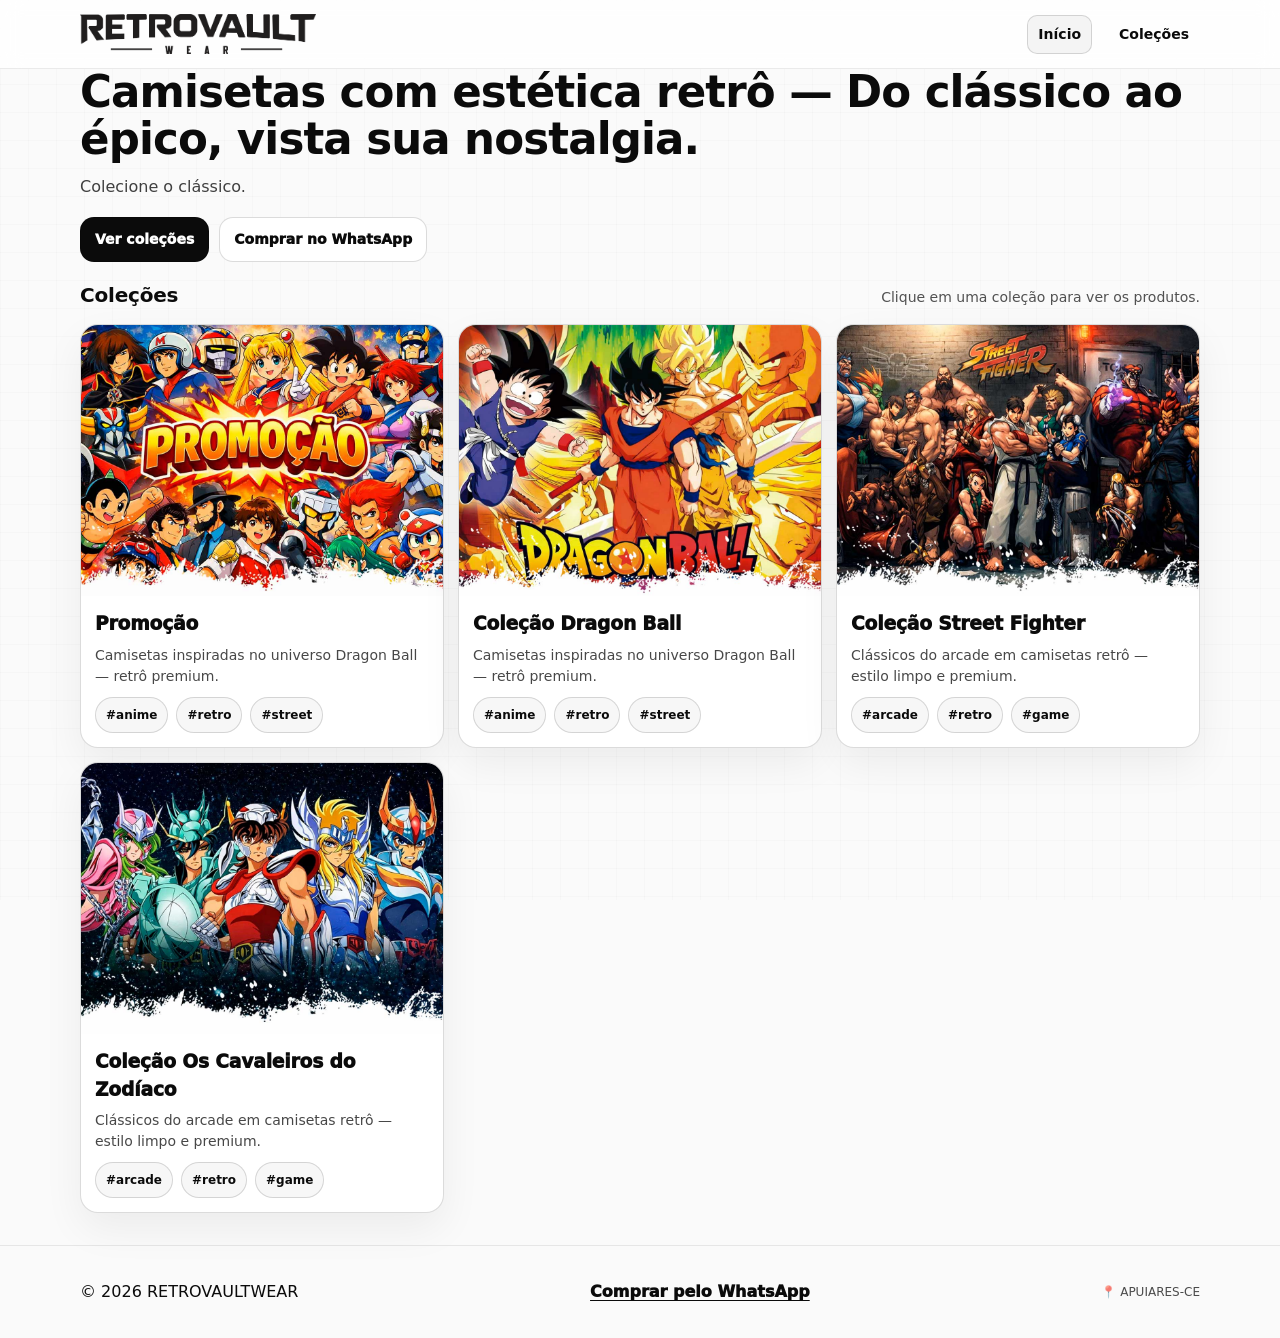
==== index.html @ 9b6f7e6b "Update index.html" ====
<!doctype html>
<html lang="pt-BR">
<head>
  <meta charset="utf-8" />
  <meta name="viewport" content="width=device-width,initial-scale=1" />
  <title>RETROVAULTWEAR — Camisetas Retrô</title>


<link rel="icon" type="image/png" sizes="32x32" href="/favicon-32x32.png">

<link rel="icon" type="image/png" sizes="16x16" href="/favicon-16x16.png">

<link rel="apple-touch-icon" sizes="180x180" href="/apple-touch-icon.png">

<link rel="icon" type="image/png" sizes="192x192" href="/android-chrome-192x192.png">

<link rel="icon" type="image/png" sizes="512x512" href="/android-chrome-512x512.png">


  <!-- Fonte pixel retro -->
  <link rel="preconnect" href="https://fonts.googleapis.com">
  <link rel="preconnect" href="https://fonts.gstatic.com" crossorigin>
  <link href="https://fonts.googleapis.com/css2?family=Press+Start+2P&display=swap" rel="stylesheet">

  <link rel="stylesheet" href="style.css" />
</head>

<body>
  <!-- ========================= HEADER / NAV ========================= -->
  <header class="topbar">
    <div class="container topbar__inner">
      <a class="brand" href="index.html" aria-label="Ir para início">
        <img class="brand__logo" src="images/logo1.svg" alt="RETROVAULTWEAR">
      </a>

      <nav class="nav">
        <a class="nav__link is-active" href="index.html">Início</a>
        <a class="nav__link" href="#colecoes">Coleções</a>
      </nav>

      <button class="navToggle" id="navToggle" aria-label="Abrir menu">
        <span></span><span></span><span></span>
      </button>
    </div>

    <div class="navMobile" id="navMobile">
      <a class="navMobile__link" href="index.html">Início</a>
      <a class="navMobile__link" href="#colecoes">Coleções</a>
    </div>
  </header>

  <!-- ========================= HERO (SEM CARTÃO) ========================= -->
  <section class="hero">
    <div class="container hero__inner">
      <div class="hero__text">
        <h1 class="hero__title">Camisetas com estética retrô — Do clássico ao épico, vista sua nostalgia.</h1>
        <p class="hero__subtitle">
          Colecione o clássico.
        </p>

        <div class="hero__actions">
          <a class="btn" href="#colecoes">Ver coleções</a>
          <a class="btn btn--ghost" href="#" id="btnWhatsHeader">Comprar no WhatsApp</a>
        </div>
      </div>
    </div>
  </section>

  <!-- ========================= COLEÇÕES ========================= -->
  <main class="container section" id="colecoes">
    <div class="section__head">
      <h2 class="section__title">Coleções</h2>
      <p class="section__hint">Clique em uma coleção para ver os produtos.</p>
    </div>

    <div class="grid" id="collectionsGrid"></div>
  </main>

  <footer class="footer">
    <div class="container footer__inner">
      <p>© <span id="year"></span> RETROVAULTWEAR</p>
      <a class="footer__link" href="#" id="btnWhatsFooter">Comprar pelo WhatsApp</a>
      <p class="footer__addr">📍 APUIARES-CE</p>
    </div>
  </footer>

  <script src="app.js"></script>
</body>
</html>
---- style.css ----
/* =========================================================
   RETROVAULTWEAR — STYLE (premium clean + retro)
   ========================================================= */
*{ box-sizing:border-box; }
html,body{ height:100%; }
body{
  margin:0;
  font-family: ui-sans-serif, system-ui, -apple-system, Segoe UI, Roboto, Arial;
  color:#0b0b0b;
  background:#fafafa;
  line-height:1.5;
}
.container{ width:min(1120px, calc(100% - 32px)); margin:0 auto; }
a{ color:inherit; text-decoration:none; }

/* Topbar */
.topbar{
  position:sticky; top:0; z-index:50;
  background:rgba(255,255,255,.82);
  backdrop-filter: blur(10px);
  border-bottom:1px solid rgba(0,0,0,.08);
}
.topbar__inner{
  display:flex; align-items:center; justify-content:space-between;
  padding:14px 0; gap:12px;
}
.brand__pixel{ font-family:"Press Start 2P", system-ui; font-size:16px; letter-spacing:1px; }

.nav{ display:flex; gap:16px; align-items:center; }
.nav__link{
  font-weight:800; font-size:14px;
  padding:8px 10px; border-radius:10px; border:1px solid transparent;
}
.nav__link:hover{ border-color:rgba(0,0,0,.12); background:rgba(0,0,0,.03); }
.nav__link.is-active{ border-color:rgba(0,0,0,.14); background:rgba(0,0,0,.04); }

.navToggle{
  display:none;
  width:44px; height:44px;
  border:1px solid rgba(0,0,0,.12);
  background:rgba(255,255,255,.7);
  border-radius:12px;
  cursor:pointer;
  padding:10px;
  gap:4px;
  flex-direction:column;
  justify-content:center;
}
.navToggle span{ display:block; height:2px; background:#0b0b0b; border-radius:999px; }

.navMobile{ display:none; border-top:1px solid rgba(0,0,0,.08); background:rgba(255,255,255,.92); }
.navMobile.is-open{ display:block; }
.navMobile__link{
  display:block; padding:12px 16px;
  font-weight:900;
  border-bottom:1px solid rgba(0,0,0,.06);
}

.hero__inner{ position:relative; display:block; }
.hero__title{
  font-size: clamp(24px, 3.4vw, 44px);
  line-height:1.08;
  margin:0 0 12px;
  letter-spacing:-0.02em;
}
.hero__subtitle{ margin:0 0 18px; color:rgba(0,0,0,.75); font-size:16px; max-width:56ch; }
.hero__actions{ display:flex; gap:10px; flex-wrap:wrap; }

/* Sections */
.section{ padding:18px 0 32px; }
.section__head{
  display:flex; align-items:baseline; justify-content:space-between;
  gap:12px; flex-wrap:wrap; margin-bottom:14px;
}
.section__title{ margin:0; font-size:20px; letter-spacing:-0.01em; }
.section__hint{ margin:0; color:rgba(0,0,0,.68); font-size:14px; }

/* Grid / Cards */
.grid{ display:grid; grid-template-columns:repeat(3, 1fr); gap:14px; }
.card{
  border:1px solid rgba(0,0,0,.14);
  border-radius:18px;
  overflow:hidden;
  background:#fff;
  box-shadow: 0 16px 40px rgba(0,0,0,.06);
  transition: transform .18s ease, box-shadow .18s ease;
}
.card:hover{ transform: translateY(-2px); box-shadow: 0 20px 60px rgba(0,0,0,.10); }
.card__img{ width:100%; aspect-ratio:4/3; object-fit:cover; display:block; }
.card__body{ padding:14px; }
.card__title{ margin:0 0 6px; font-weight:1000; letter-spacing:-0.01em; }
.card__desc{ margin:0 0 10px; color:rgba(0,0,0,.72); font-size:14px; }

.badges{ display:flex; flex-wrap:wrap; gap:8px; }
.badge{
  display:inline-flex;
  padding:8px 10px;
  border-radius:999px;
  border:1px solid rgba(0,0,0,.14);
  background:rgba(0,0,0,.03);
  font-size:12px;
  font-weight:900;
}

.price{ font-weight:1000; font-size:16px; margin: 0 0 10px; }
.btnRow{ display:flex; gap:10px; flex-wrap:wrap; }

/* Botões */
.btn{
  display:inline-flex; align-items:center; justify-content:center;
  gap:8px;
  padding:11px 14px;
  border-radius:14px;
  border:1px solid rgba(0,0,0,.14);
  background:#0b0b0b; color:#fff;
  font-weight:1000; font-size:14px;
  cursor:pointer;
  transition: transform .15s ease, opacity .15s ease;
}
.btn:hover{ transform: translateY(-1px); }
.btn:active{ transform: translateY(0); opacity:.92; }
.btn--ghost{ background:#fff; color:#0b0b0b; }

/* Cabeçalho colecao */
.pageHead{ padding:22px 0 10px; position:relative; }
.pageHead::after{ content:""; position:absolute; left:0; right:0; bottom:0; height:1px; background:rgba(0,0,0,.08); }
.pageHead__inner{ display:flex; align-items:flex-end; justify-content:space-between; gap:12px; flex-wrap:wrap; }
.kicker{ margin:0 0 12px; font-family:"Montserrat", system-ui; font-size:20px; opacity:.75; }
.pageHead__title{ margin:0 0 6px; font-size: clamp(22px, 3vw, 34px); letter-spacing:-0.02em; }
.pageHead__subtitle{ margin:0; color:rgba(0,0,0,.72); }

/* Informações extras do produto */
.specs{ display:flex; flex-wrap:wrap; gap:8px; margin: 0 0 12px; }
.spec{
  display:inline-flex;
  padding:8px 10px;
  border-radius:999px;
  border:1px solid rgba(0,0,0,.14);
  background: rgba(0,0,0,.03);
  font-size:12px;
  font-weight:900;
}

/* Footer */
.footer{ border-top:1px solid rgba(0,0,0,.08); padding:18px 0; }
.footer__inner{ display:flex; align-items:center; justify-content:space-between; gap:12px; flex-wrap:wrap; }
.footer__link{ font-weight:1000; text-decoration:underline; text-underline-offset:3px; }

/* Responsivo */
@media (max-width: 920px){ .grid{ grid-template-columns: repeat(2,1fr); } }
@media (max-width: 640px){
  .nav{ display:none; }
  .navToggle{ display:flex; }
  .grid{ grid-template-columns: 1fr; }
  .brand__pixel{ font-size:14px; }
}
/* =========================================================
   FUNDO RETRÔ — GRID NA PÁGINA INTEIRA
   (cole no FINAL do style.css)
   ========================================================= */

body::before{
  content:"";
  position: fixed;
  inset: 0;
  pointer-events: none;
  z-index: 0;
  background:
    linear-gradient(rgba(0,0,0,.03) 1px, transparent 1px) 0 0/28px 28px,
    linear-gradient(90deg, rgba(0,0,0,.03) 1px, transparent 1px) 0 0/28px 28px;
  opacity: .6;
}

/* Garante que o conteúdo fique acima do grid */
body > *{
  position: relative;
  z-index: 1;
}
.brand__logo{
  height: 40px;      /* tamanho do logo */
  width: auto;
  display: block;
image-rendering: auto; /* deixa suave e definido */}

@media (max-width: 640px){
  .brand__logo{
    height: 35px;
  }
}
.footer__left{
  display:flex;
  flex-direction:column;
  gap:4px;
}

.footer__copy{
  margin:0;
  font-weight:1000;
}

.footer__addr{
  margin:0;
  font-size:12px;
  color: rgba(0,0,0,.70);
}

.last-unit{
  color: red;
  font-weight: bold;
  font-size: 12px;
  margin-left: 8px;
  animation: piscar 1.5s infinite;
}

@keyframes piscar{
  0%{opacity:1;}
  50%{opacity:0;}
  100%{opacity:1;}
}

a:focus,
a:active,
button:focus,
button:active {
outline: none;
box-shadow: none;
}

/* remove highlight no mobile */
*{
-webkit-tap-highlight-color: transparent;
}
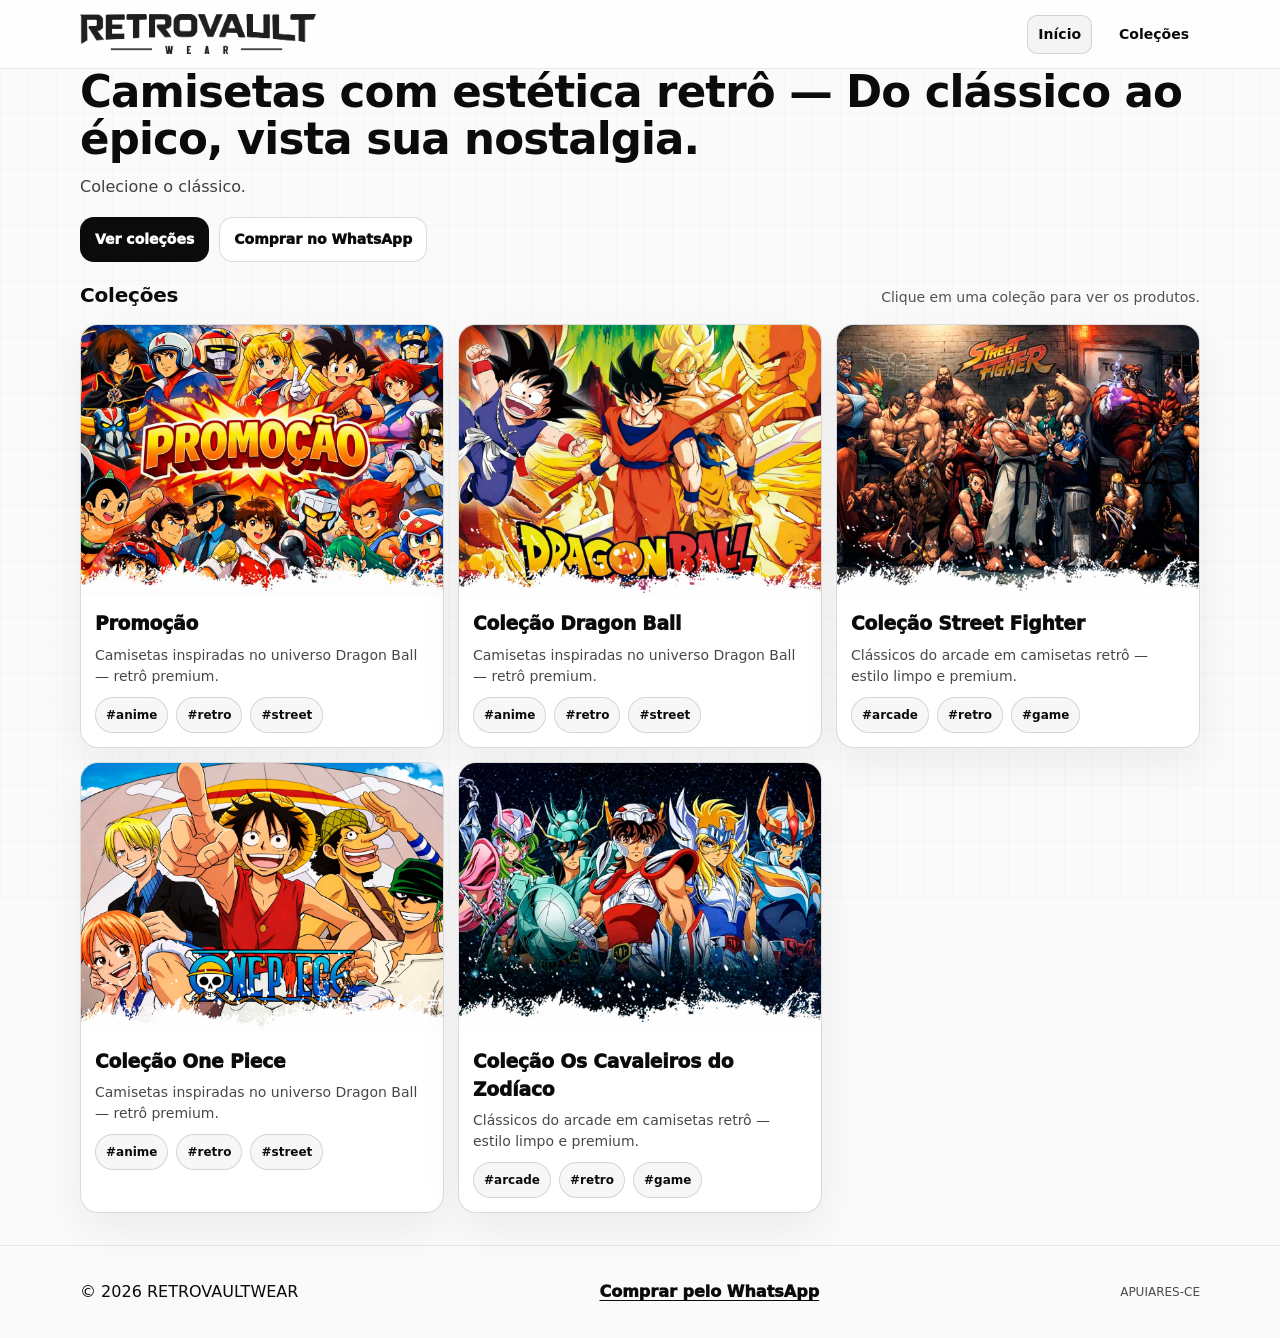
==== commit 1c653079: "Update index.html" ====
--- a/index.html
+++ b/index.html
@@ -1,6 +1,12 @@
 <!doctype html>
 <html lang="pt-BR">
 <head>
+
+<meta name="description" content="Camisetas retrô inspiradas em games e animes clássicos, cultura pop e estética vintage. Descubra a coleção RetroVaultWear.">
+<meta property="og:title" content="RETROVAULTWEAR">
+<meta property="og:description" content="Camisetas retrô inspiradas em games e animes clássicos">
+<meta property="og:image" content="https://retrovaultwear.com.br/images/banner.png">
+<meta property="og:type" content="website">
   <meta charset="utf-8" />
   <meta name="viewport" content="width=device-width,initial-scale=1" />
   <title>RETROVAULTWEAR — Camisetas Retrô</title>
@@ -23,6 +29,17 @@
   <link href="https://fonts.googleapis.com/css2?family=Press+Start+2P&display=swap" rel="stylesheet">
 
   <link rel="stylesheet" href="style.css" />
+
+  <!-- Google tag (gtag.js) -->
+<script async src="https://www.googletagmanager.com/gtag/js?id=G-M74ZZ31YEF"></script>
+<script>
+  window.dataLayer = window.dataLayer || [];
+  function gtag(){dataLayer.push(arguments);}
+  gtag('js', new Date());
+
+  gtag('config', 'G-M74ZZ31YEF');
+</script>
+  
 </head>
 
 <body>
@@ -80,7 +97,7 @@
     <div class="container footer__inner">
       <p>© <span id="year"></span> RETROVAULTWEAR</p>
       <a class="footer__link" href="#" id="btnWhatsFooter">Comprar pelo WhatsApp</a>
-      <p class="footer__addr">📍 APUIARES-CE</p>
+      <p class="footer__addr"> APUIARES-CE</p>
     </div>
   </footer>
 
--- a/style.css
+++ b/style.css
@@ -229,4 +229,244 @@
 /* remove highlight no mobile */
 *{
 -webkit-tap-highlight-color: transparent;
-}+}
+
+.preorder{
+  display:inline-block;
+  margin-left:8px;
+  padding:4px 8px;
+  font-size:12px;
+  font-weight:bold;
+  color:#fff;
+  background:#ff9800;
+  border-radius:6px;
+}
+
+/* =========================
+   PAGINA PRODUTO
+   ========================= */
+
+.produtoPage{
+  display:flex;
+  justify-content:center;
+  align-items:center;
+  min-height:80vh;
+  padding:40px 20px;
+}
+
+.produtoCard{
+  display:flex;
+  gap:40px;
+  max-width:1000px;
+  background:#1d1d1d;
+  border:1px solid #505050;
+  border-radius:10px;
+  padding:30px;
+}
+
+.produtoImgBox{
+  flex:1;
+  display:flex;
+  flex-direction:column;
+  align-items:center;
+}
+.produtoImgBox img{
+  max-width:350px;
+  border-radius:8px;
+  border:1px solid #666666;
+}
+
+.produtoInfo{
+  flex:1;
+}
+
+.produtoDesc{
+  color:#c5c4c4;
+  margin:10px 0 20px;
+}
+
+.produtoSpecs{
+  display:flex;
+  flex-direction:column;
+  gap:6px;
+  margin-bottom:20px;
+  font-size:14px;
+}
+
+.produtoPreco{
+  font-size:24px;
+  font-weight:bold;
+  margin-bottom:20px;
+}
+
+/* =========================
+   PRODUTO RESPONSIVO
+   ========================= */
+
+@media (max-width: 768px){
+
+.miniaturas img{
+  width:55px;
+  height:55px;
+}
+
+  .produtoCard{
+    flex-direction: column;
+    align-items: center;
+    text-align: center;
+    padding: 20px;
+  }
+
+  .produtoImgBox{
+    width: 100%;
+  }
+
+  .produtoImgBox img{
+    width: 100%;
+    max-width: 420px;
+  }
+
+  .produtoInfo{
+    width: 100%;
+  }
+
+  .produtoPreco{
+    font-size: 26px;
+  }
+
+  #btnWhats,
+  #btnShare{
+    width: 100%;
+    display: block;
+    padding: 14px;
+    font-size: 16px;
+  }
+
+}
+
+/* =========================
+   TEXTO PAGINA PRODUTO
+   ========================= */
+
+.produtoPage{
+  color: #fff;
+}
+
+.produtoPage h1{
+  color: #fff;
+}
+
+.produtoPage p{
+  color: #ddd;
+}
+
+.produtoPage .produtoSpecs span{
+  color: #ddd;
+}
+
+.produtoPage .produtoPreco{
+  color: #fff;
+}
+
+/* =========================
+   botão volta produto
+   ========================= */
+.produtoCard{
+  position: relative;
+}
+
+.btnVoltar{
+  position: absolute;
+  top:20px;
+  right:20px;
+
+  color:white;
+  text-decoration:none;
+  font-size:14px;
+
+  background:#222;
+  padding:8px 14px;
+  border-radius:6px;
+  border:1px solid #333;
+}
+
+.btnVoltar:hover{
+  background:#333;
+}
+
+/* ZOOM IMAGEM */
+
+/* ZOOM IMAGEM */
+
+#zoomOverlay{
+  position:fixed;
+  top:0;
+  left:0;
+  width:100%;
+  height:100%;
+  background:rgba(0,0,0,0.9);
+  display:none;
+  justify-content:center;
+  align-items:center;
+  z-index:9999;
+}
+
+#zoomOverlay img{
+  width:90vw;
+  height:auto;
+  max-height:90vh;
+  max-width:none;
+  object-fit:contain;
+  border-radius:8px;
+}
+
+.produtoImgBox img{
+  cursor:zoom-in;
+}
+
+.miniaturas {
+  display: flex;
+  gap: 8px;
+  margin-top: 10px;
+  justify-content: center;
+}
+
+.miniaturas img {
+  width: 60px;
+  height: 60px;
+  object-fit: cover;
+  cursor: pointer;
+  border-radius: 6px;
+  border: 2px solid transparent;
+}
+
+.miniaturas img:hover {
+  border: 2px solid #fff;
+}
+
+.miniaturas{
+  display:flex;
+  gap:10px;
+  margin-top:15px;
+  justify-content:center;
+  flex-wrap:wrap;
+}
+
+.miniaturas img{
+  width:65px;
+  height:65px;
+  object-fit:cover;
+  cursor:pointer;
+  border-radius:6px;
+  border:2px solid transparent;
+  transition:0.2s;
+}
+
+.miniaturas img:hover{
+  border:2px solid #fff;
+  transform:scale(1.05);
+}
+
+.miniaturas img.ativa{
+  border:2px solid #ffffff;
+}
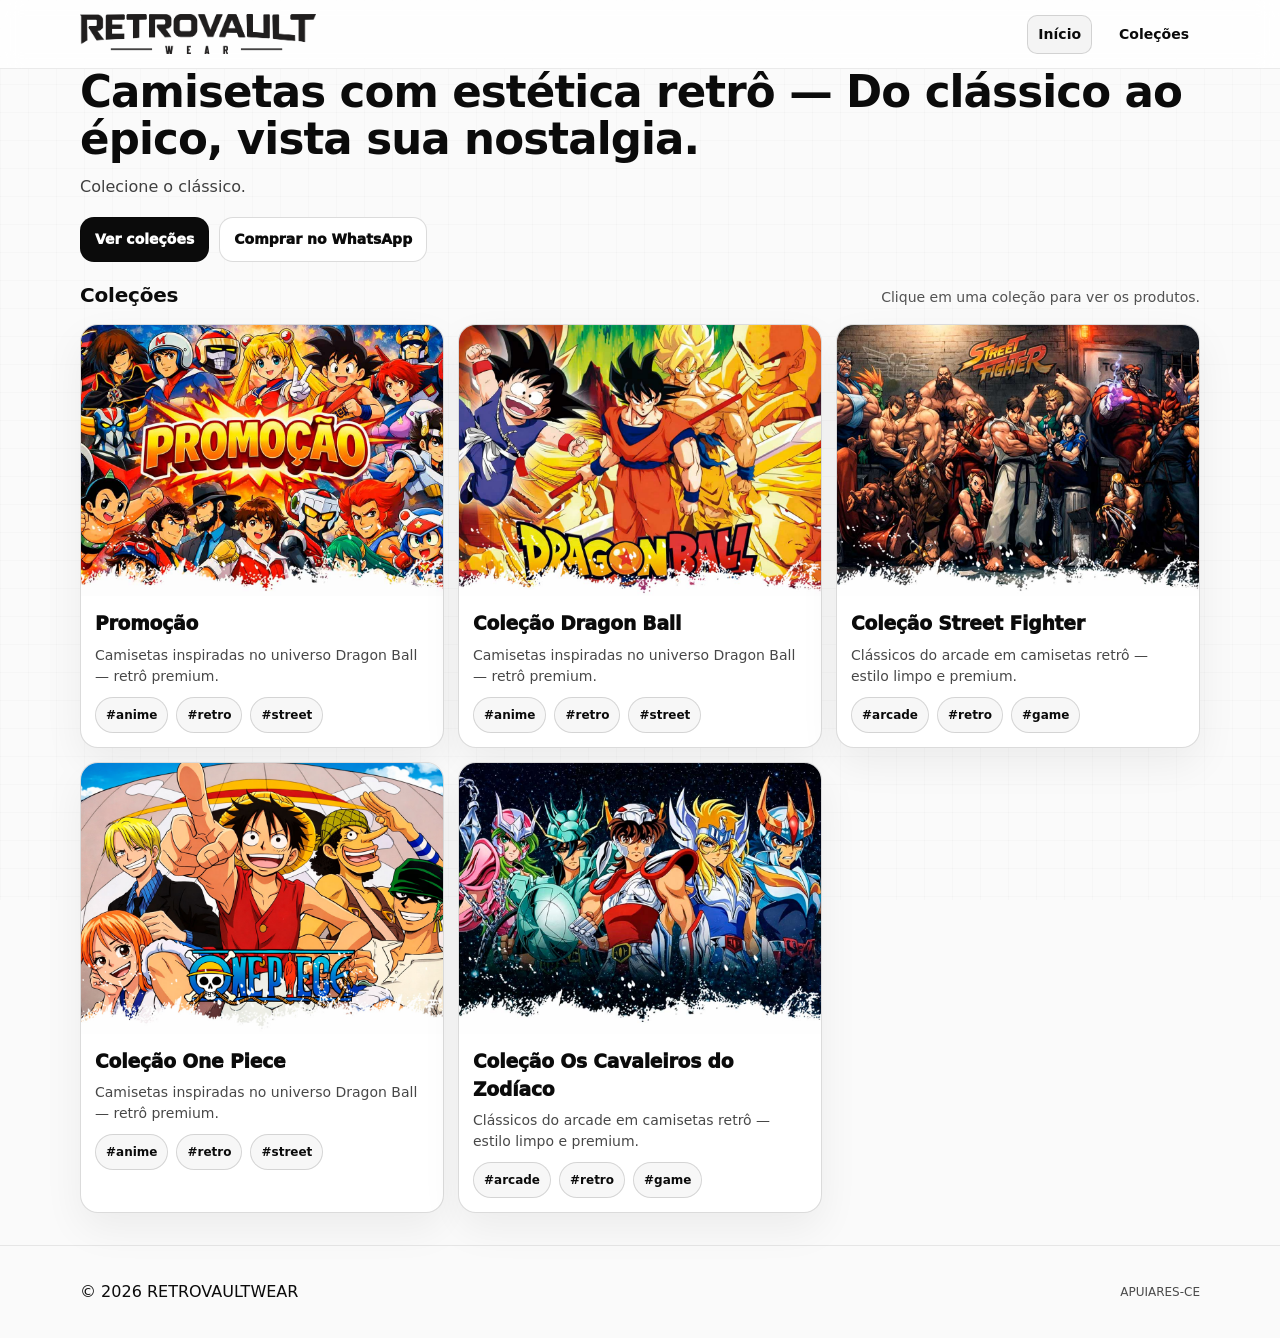
==== commit 80663a6e: "Update index.html" ====
--- a/index.html
+++ b/index.html
@@ -96,7 +96,6 @@
   <footer class="footer">
     <div class="container footer__inner">
       <p>© <span id="year"></span> RETROVAULTWEAR</p>
-      <a class="footer__link" href="#" id="btnWhatsFooter">Comprar pelo WhatsApp</a>
       <p class="footer__addr"> APUIARES-CE</p>
     </div>
   </footer>
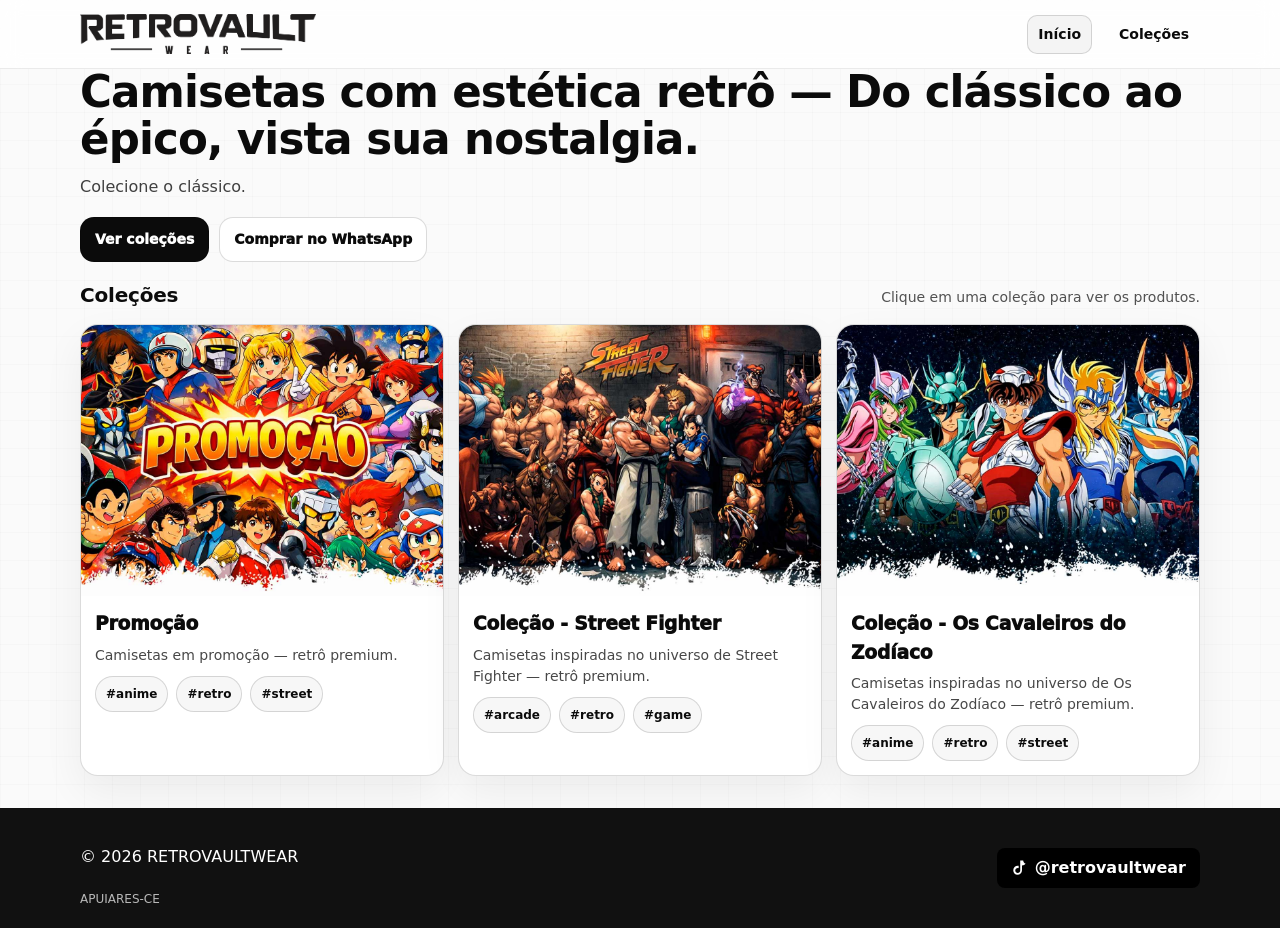
==== commit 1ce1fd06: "Add files via upload" ====
--- a/index.html
+++ b/index.html
@@ -94,11 +94,24 @@
   </main>
 
   <footer class="footer">
-    <div class="container footer__inner">
+  <div class="container footer__inner">
+
+    <div class="footer__col">
       <p>© <span id="year"></span> RETROVAULTWEAR</p>
-      <p class="footer__addr"> APUIARES-CE</p>
+      <p class="footer__addr">APUIARES-CE</p>
     </div>
-  </footer>
+
+    <div class="footer__col">
+      <a href="https://www.tiktok.com/@retrovaultwear" target="_blank" class="tiktok-link">
+        <svg xmlns="http://www.w3.org/2000/svg" width="18" height="18" fill="currentColor" viewBox="0 0 24 24" style="margin-right:6px;">
+          <path d="M12.75 2h3.5c.1 1.9 1.4 3.7 3.3 4.4-.5.6-1.2 1.1-2 1.5-.9.4-1.9.6-2.9.6v6.4c0 3.3-2.7 6-6 6S3 18.2 3 14.9s2.7-6 6-6c.4 0 .8 0 1.2.1v3.3c-.4-.2-.8-.3-1.2-.3-1.8 0-3.3 1.5-3.3 3.3S7.2 18.6 9 18.6s3.3-1.5 3.3-3.3V2z"/>
+        </svg>
+        @retrovaultwear
+      </a>
+    </div>
+
+  </div>
+</footer>
 
   <script src="app.js"></script>
 </body>
--- a/style.css
+++ b/style.css
@@ -201,7 +201,7 @@
 .footer__addr{
   margin:0;
   font-size:12px;
-  color: rgba(0,0,0,.70);
+  color: rgba(255, 255, 255, 0.7);
 }
 
 .last-unit{
@@ -470,3 +470,58 @@
 .miniaturas img.ativa{
   border:2px solid #ffffff;
 }
+
+.footer {
+  background: #111;
+  color: #fff;
+  padding: 20px 10px;
+}
+
+.footer__inner {
+  display: flex;
+  justify-content: space-between;
+  align-items: center;
+  max-width: 1200px;
+  margin: 0 auto;
+  gap: 10px;
+}
+
+.footer__col {
+  display: flex;
+  flex-direction: column;
+  gap: 5px;
+}
+
+/* Botão TikTok */
+.tiktok-link {
+  color: #fff;
+  background: #000;
+  padding: 8px 14px;
+  border-radius: 8px;
+  text-decoration: none;
+  font-weight: bold;
+  display: inline-flex;
+  align-items: center;
+  transition: 0.3s;
+}
+
+.tiktok-link:hover {
+  background: #ff0050;
+}
+
+/* 🔥 RESPONSIVO MOBILE */
+@media (max-width: 600px) {
+  .footer__inner {
+    flex-direction: column;
+    text-align: center;
+  }
+
+  .footer__col {
+    align-items: center;
+  }
+
+  .tiktok-link {
+    width: 100%;
+    justify-content: center;
+  }
+}
